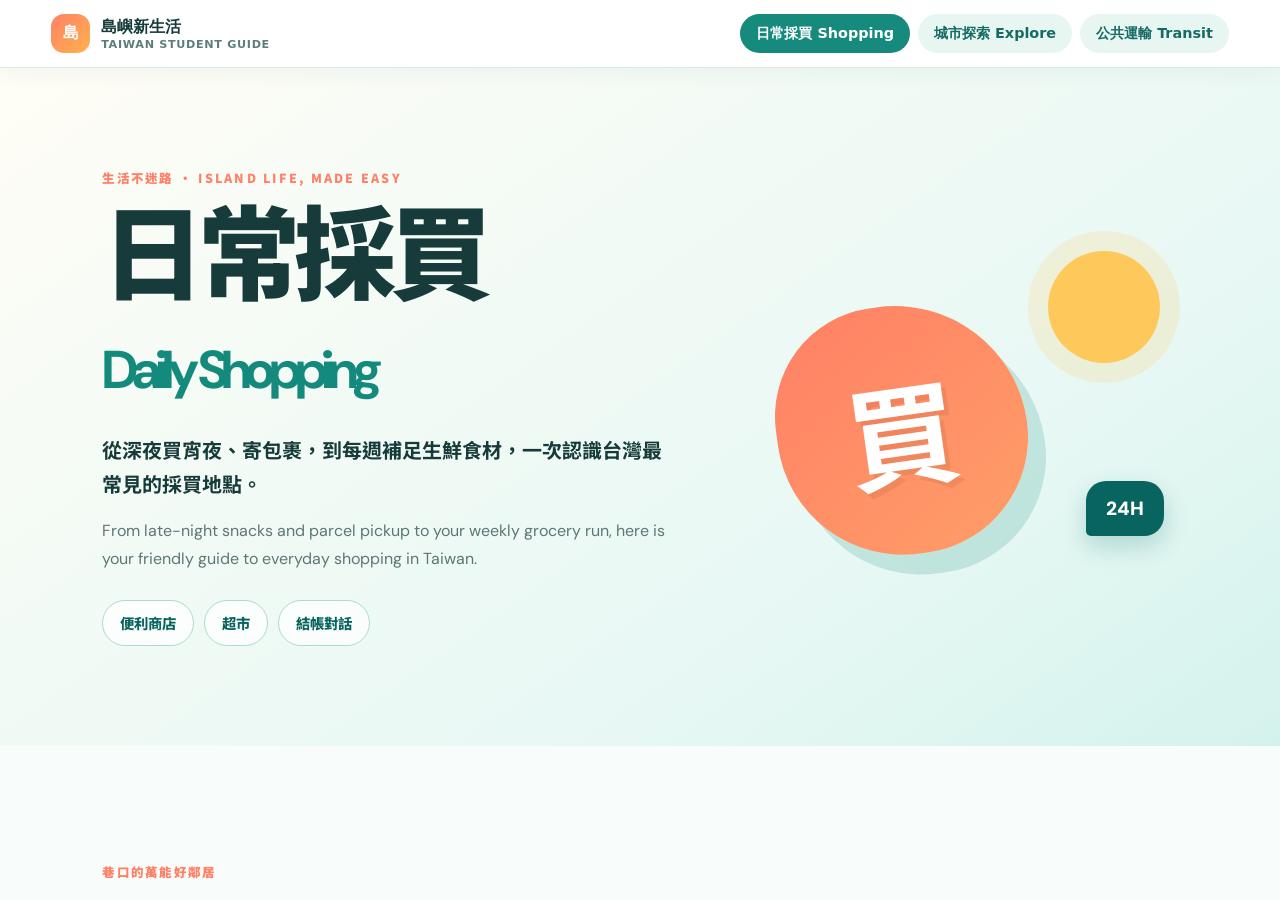
==== index.html @ d85386de "初始化" ====
﻿<!doctype html><html lang="zh-Hant"><head><meta charset="UTF-8"><meta name="viewport" content="width=device-width,initial-scale=1.0"><title>島嶼新生活｜Taiwan Student Guide</title><style>*{box-sizing:border-box}html,body{height:100%;margin:0}body{font-family:"Noto Sans TC",system-ui,sans-serif;background:#f6fbf9;color:#173b3a}.shell{min-height:100%;display:grid;grid-template-rows:auto 1fr}.topbar{min-height:68px;padding:12px clamp(18px,4vw,52px);display:flex;align-items:center;justify-content:space-between;gap:20px;background:#fff;border-bottom:1px solid #dcece6;box-shadow:0 4px 20px rgba(20,87,80,.06);position:relative;z-index:2}.brand{display:flex;align-items:center;gap:11px;font-weight:900}.brand-mark{width:39px;height:39px;display:grid;place-items:center;border-radius:13px;color:#fff;background:linear-gradient(135deg,#ff8066,#ffb24e)}.brand small{display:block;color:#5c7e7b;font-size:.7rem;letter-spacing:.06em}nav{display:flex;gap:8px;flex-wrap:wrap;justify-content:flex-end}.nav-link{border:0;border-radius:999px;padding:10px 16px;color:#176b65;background:#e7f6f1;font:inherit;font-size:.9rem;font-weight:800;cursor:pointer}.nav-link[aria-current="page"]{color:#fff;background:#168a7c}.page-frame{width:100%;height:100%;min-height:calc(100vh - 68px);border:0;display:block}@media(max-width:700px){.topbar{align-items:flex-start}.brand small{display:none}.nav-link{padding:8px 11px;font-size:.76rem}.page-frame{min-height:calc(100vh - 68px)}}</style></head><body><div class="shell"><header class="topbar"><div class="brand"><span class="brand-mark">島</span><span>島嶼新生活<small>TAIWAN STUDENT GUIDE</small></span></div><nav aria-label="主要導覽"><button class="nav-link" data-page="Daily_Shopping/index.html" data-title="日常採買 Daily Shopping" aria-current="page">日常採買 Shopping</button><button class="nav-link" data-page="City_Exploration/index.html" data-title="城市探索 City Exploration">城市探索 Explore</button><button class="nav-link" data-page="Public_Transport/index.html" data-title="公共運輸 Public Transport">公共運輸 Transit</button></nav></header><main><iframe id="page-frame" class="page-frame" src="Daily_Shopping/index.html" title="日常採買 Daily Shopping"></iframe></main></div><script src="main.js"></script></body></html>
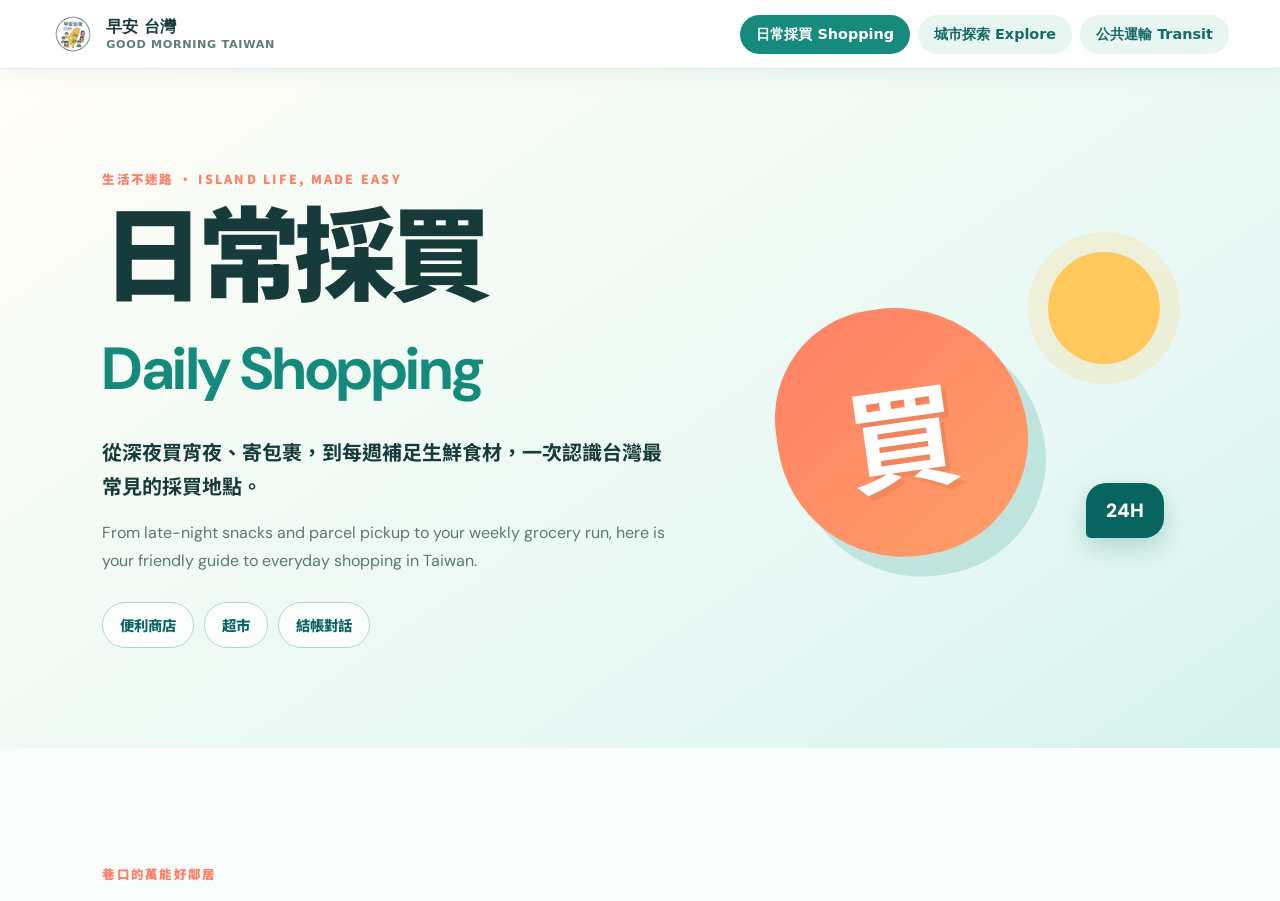
==== commit 0598f117: "新增圖片與修改排版" ====
--- a/index.html
+++ b/index.html
@@ -1,2 +1,284 @@
-﻿<!doctype html><html lang="zh-Hant"><head><meta charset="UTF-8"><meta name="viewport" content="width=device-width,initial-scale=1.0"><title>島嶼新生活｜Taiwan Student Guide</title><style>*{box-sizing:border-box}html,body{height:100%;margin:0}body{font-family:"Noto Sans TC",system-ui,sans-serif;background:#f6fbf9;color:#173b3a}.shell{min-height:100%;display:grid;grid-template-rows:auto 1fr}.topbar{min-height:68px;padding:12px clamp(18px,4vw,52px);display:flex;align-items:center;justify-content:space-between;gap:20px;background:#fff;border-bottom:1px solid #dcece6;box-shadow:0 4px 20px rgba(20,87,80,.06);position:relative;z-index:2}.brand{display:flex;align-items:center;gap:11px;font-weight:900}.brand-mark{width:39px;height:39px;display:grid;place-items:center;border-radius:13px;color:#fff;background:linear-gradient(135deg,#ff8066,#ffb24e)}.brand small{display:block;color:#5c7e7b;font-size:.7rem;letter-spacing:.06em}nav{display:flex;gap:8px;flex-wrap:wrap;justify-content:flex-end}.nav-link{border:0;border-radius:999px;padding:10px 16px;color:#176b65;background:#e7f6f1;font:inherit;font-size:.9rem;font-weight:800;cursor:pointer}.nav-link[aria-current="page"]{color:#fff;background:#168a7c}.page-frame{width:100%;height:100%;min-height:calc(100vh - 68px);border:0;display:block}@media(max-width:700px){.topbar{align-items:flex-start}.brand small{display:none}.nav-link{padding:8px 11px;font-size:.76rem}.page-frame{min-height:calc(100vh - 68px)}}</style></head><body><div class="shell"><header class="topbar"><div class="brand"><span class="brand-mark">島</span><span>島嶼新生活<small>TAIWAN STUDENT GUIDE</small></span></div><nav aria-label="主要導覽"><button class="nav-link" data-page="Daily_Shopping/index.html" data-title="日常採買 Daily Shopping" aria-current="page">日常採買 Shopping</button><button class="nav-link" data-page="City_Exploration/index.html" data-title="城市探索 City Exploration">城市探索 Explore</button><button class="nav-link" data-page="Public_Transport/index.html" data-title="公共運輸 Public Transport">公共運輸 Transit</button></nav></header><main><iframe id="page-frame" class="page-frame" src="Daily_Shopping/index.html" title="日常採買 Daily Shopping"></iframe></main></div><script src="main.js"></script></body></html>
+<!doctype html>
+<html lang="zh-Hant">
+  <head>
+    <meta charset="UTF-8" />
+    <meta name="viewport" content="width=device-width,initial-scale=1.0" />
+    <link rel="icon" type="image/png" href="logo.png" />
+    <title>早安 台灣｜Good Morning Taiwan</title>
+    <style>
+      * {
+        box-sizing: border-box;
+      }
+      html,
+      body {
+        height: 100%;
+        margin: 0;
+      }
+      body {
+        font-family: "Noto Sans TC", system-ui, sans-serif;
+        background: #f6fbf9;
+        color: #173b3a;
+      }
+      .shell {
+        min-height: 100%;
+        display: grid;
+        grid-template-rows: auto 1fr;
+      }
+      .topbar {
+        min-height: 68px;
+        padding: 12px clamp(18px, 4vw, 52px);
+        display: flex;
+        align-items: center;
+        justify-content: space-between;
+        gap: 20px;
+        background: #fff;
+        border-bottom: 1px solid #dcece6;
+        box-shadow: 0 4px 20px rgba(20, 87, 80, 0.06);
+        position: relative;
+        z-index: 2;
+      }
+      .brand {
+        display: flex;
+        align-items: center;
+        gap: 11px;
+        font-weight: 900;
+      }
+      .brand-mark {
+        width: 44px;
+        height: 44px;
+        display: block;
+        flex: none;
+        object-fit: contain;
+      }
+      .brand small {
+        display: block;
+        color: #5c7e7b;
+        font-size: 0.7rem;
+        letter-spacing: 0.06em;
+      }
+      nav {
+        display: flex;
+        gap: 8px;
+        flex-wrap: wrap;
+        justify-content: flex-end;
+      }
+      .nav-link {
+        border: 0;
+        border-radius: 999px;
+        padding: 10px 16px;
+        color: #176b65;
+        background: #e7f6f1;
+        font: inherit;
+        font-size: 0.9rem;
+        font-weight: 800;
+        cursor: pointer;
+      }
+      .nav-link[aria-current="page"] {
+        color: #fff;
+        background: #168a7c;
+      }
+      .page-frame {
+        width: 100%;
+        height: 100%;
+        min-height: calc(100vh - 68px);
+        border: 0;
+        display: block;
+      }
+      @media (max-width: 700px) {
+        .topbar {
+          align-items: flex-start;
+        }
+        .brand small {
+          display: none;
+        }
+        .nav-link {
+          padding: 8px 11px;
+          font-size: 0.76rem;
+        }
+        .page-frame {
+          min-height: calc(100vh - 68px);
+        }
+      }
 
+      .menu-toggle,
+      .menu-close,
+      .menu-heading {
+        display: none;
+      }
+      .menu-toggle {
+        width: 46px;
+        height: 46px;
+        padding: 11px;
+        border: 0;
+        border-radius: 14px;
+        background: #e7f6f1;
+        cursor: pointer;
+      }
+      .menu-toggle span {
+        width: 100%;
+        height: 3px;
+        display: block;
+        border-radius: 999px;
+        background: #176b65;
+      }
+      .menu-toggle span + span {
+        margin-top: 5px;
+      }
+      @media (max-width: 700px) {
+        .topbar {
+          align-items: center;
+        }
+        .menu-toggle {
+          display: block;
+          flex: none;
+        }
+        #page-navigation {
+          position: fixed;
+          inset: 0;
+          z-index: 1000;
+          padding: 24px;
+          display: flex;
+          flex-direction: column;
+          align-items: stretch;
+          justify-content: center;
+          gap: 14px;
+          overflow-y: auto;
+          background: rgba(231, 246, 241, 0.46);
+          -webkit-backdrop-filter: blur(18px) saturate(120%);
+          backdrop-filter: blur(18px) saturate(120%);
+          visibility: hidden;
+          opacity: 0;
+          transform: translateY(-12px);
+          pointer-events: none;
+          transition:
+            opacity 180ms ease,
+            transform 180ms ease,
+            visibility 180ms;
+        }
+        #page-navigation::before {
+          content: "";
+          position: absolute;
+          inset: 0;
+          z-index: -1;
+          pointer-events: none;
+          opacity: 0.11;
+          background-image: url("data:image/svg+xml,%3Csvg viewBox='0 0 180 180' xmlns='http://www.w3.org/2000/svg'%3E%3Cfilter id='noise'%3E%3CfeTurbulence type='fractalNoise' baseFrequency='.85' numOctaves='3' stitchTiles='stitch'/%3E%3C/filter%3E%3Crect width='100%25' height='100%25' filter='url(%23noise)' opacity='.55'/%3E%3C/svg%3E");
+          mix-blend-mode: soft-light;
+        }
+        body.menu-open {
+          overflow: hidden;
+        }
+        body.menu-open #page-navigation {
+          visibility: visible;
+          opacity: 1;
+          transform: translateY(0);
+          pointer-events: auto;
+        }
+        .menu-heading {
+          width: min(100%, 560px);
+          margin: 0 auto 22px;
+          display: flex;
+          align-items: center;
+          justify-content: space-between;
+          gap: 20px;
+        }
+        .menu-heading span {
+          display: block;
+          font-size: clamp(2rem, 10vw, 3.5rem);
+          font-weight: 900;
+          line-height: 1.1;
+        }
+        .menu-heading small {
+          color: #5c7e7b;
+          font-weight: 800;
+          letter-spacing: 0.12em;
+        }
+        .menu-close {
+          width: 48px;
+          height: 48px;
+          display: grid;
+          place-items: center;
+          flex: none;
+          border: 1px solid #b8ded5;
+          border-radius: 50%;
+          color: #176b65;
+          background: #fff;
+          font:
+            400 2rem/1 system-ui,
+            sans-serif;
+          cursor: pointer;
+        }
+        #page-navigation .nav-link {
+          width: min(100%, 560px);
+          margin: 0 auto;
+          padding: 18px 22px;
+          border-radius: 18px;
+          font-size: clamp(1.05rem, 5vw, 1.35rem);
+          text-align: left;
+        }
+      }
+      @media (prefers-reduced-motion: reduce) {
+        #page-navigation {
+          transition: none;
+        }
+      }
+    </style>
+  </head>
+  <body>
+    <div class="shell">
+      <header class="topbar">
+        <div class="brand">
+          <img class="brand-mark" src="logo.png" alt="早安 台灣 Logo" /><span
+            >早安 台灣<small>GOOD MORNING TAIWAN</small></span
+          >
+        </div>
+        <button
+          class="menu-toggle"
+          type="button"
+          aria-label="開啟頁面選單"
+          aria-controls="page-navigation"
+          aria-expanded="false"
+        >
+          <span></span><span></span><span></span>
+        </button>
+        <nav id="page-navigation" aria-label="主要導覽" aria-hidden="true">
+          <div class="menu-heading">
+            <div><span>選擇頁面</span><small>CHOOSE A PAGE</small></div>
+            <button class="menu-close" type="button" aria-label="關閉頁面選單">
+              ×
+            </button>
+          </div>
+          <button
+            class="nav-link"
+            data-page="Daily_Shopping/index.html"
+            data-title="日常採買 Daily Shopping"
+            aria-current="page"
+          >
+            日常採買 Shopping</button
+          ><button
+            class="nav-link"
+            data-page="City_Exploration/index.html"
+            data-title="城市探索 City Exploration"
+          >
+            城市探索 Explore</button
+          ><button
+            class="nav-link"
+            data-page="Public_Transport/index.html"
+            data-title="公共運輸 Public Transport"
+          >
+            公共運輸 Transit
+          </button>
+        </nav>
+      </header>
+      <main>
+        <iframe
+          id="page-frame"
+          class="page-frame"
+          src="Daily_Shopping/index.html"
+          title="日常採買 Daily Shopping"
+        ></iframe>
+      </main>
+    </div>
+    <script src="main.js"></script>
+  </body>
+</html>
